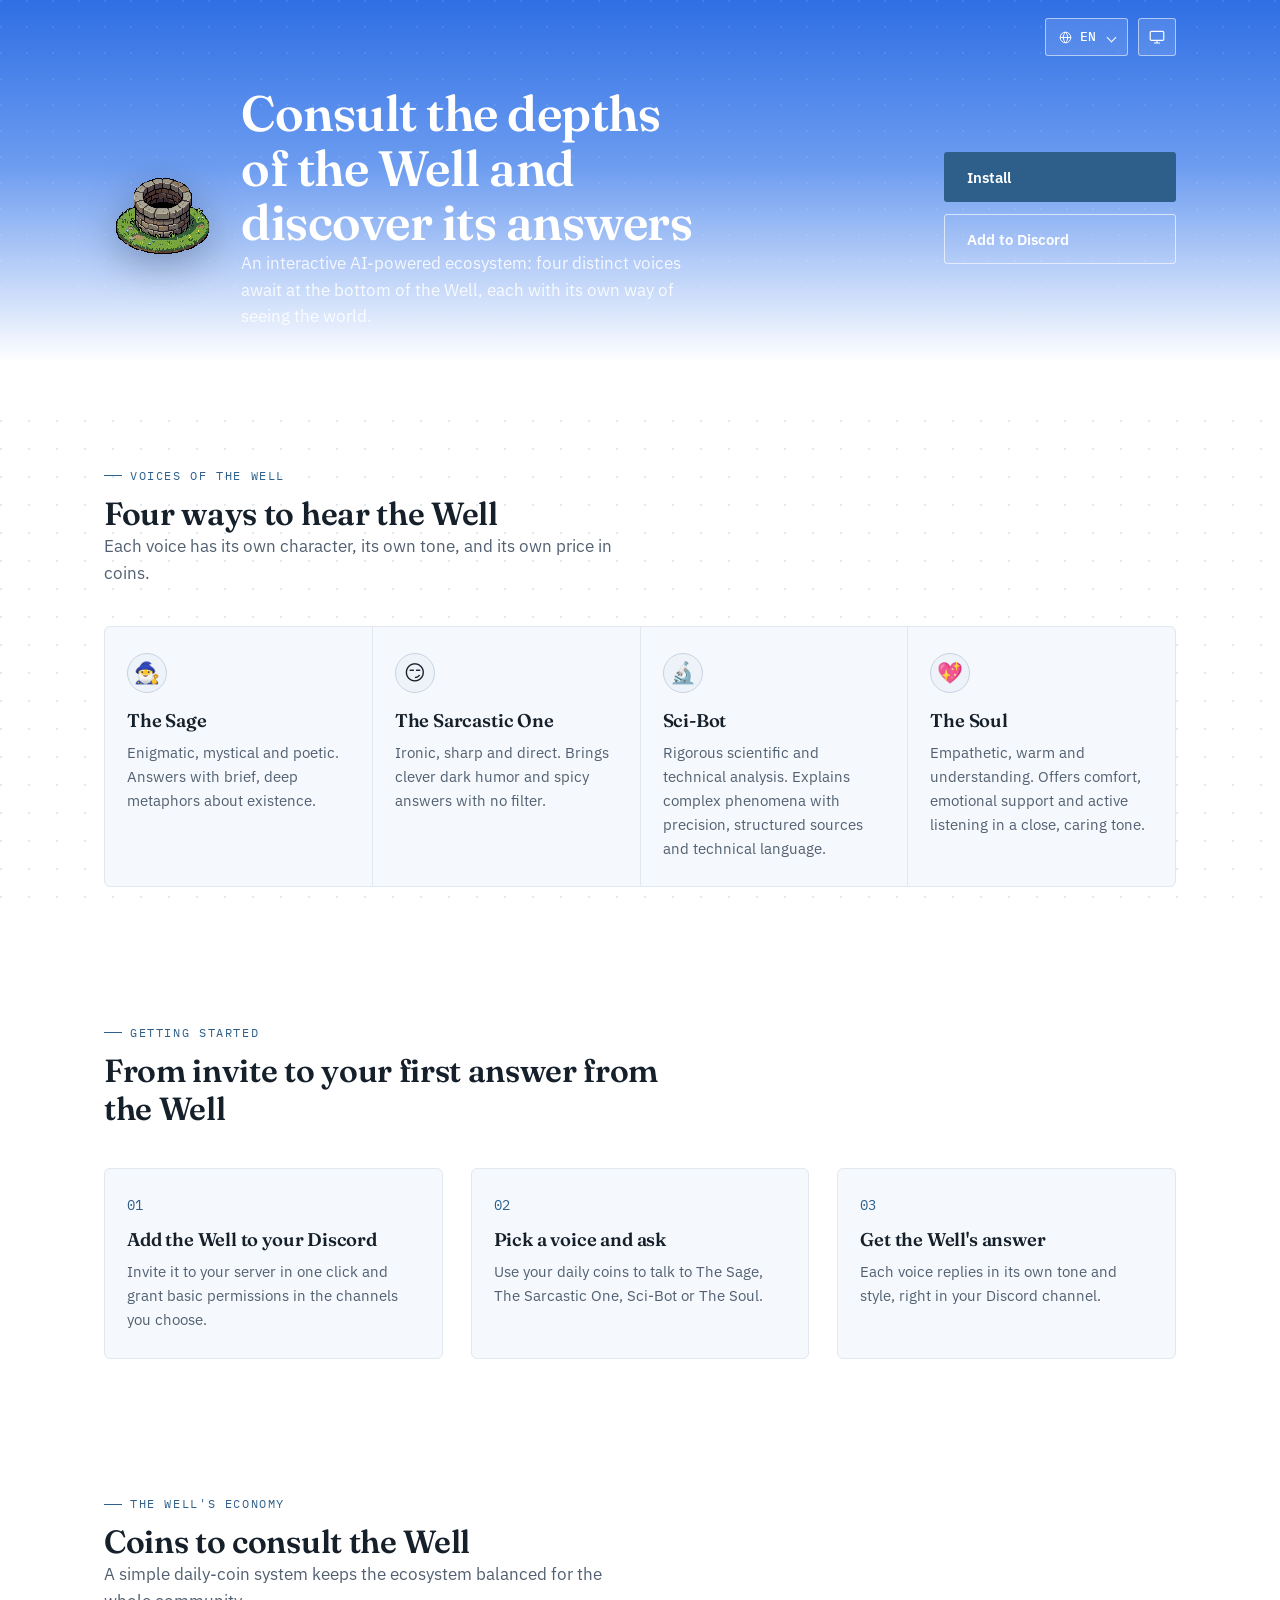
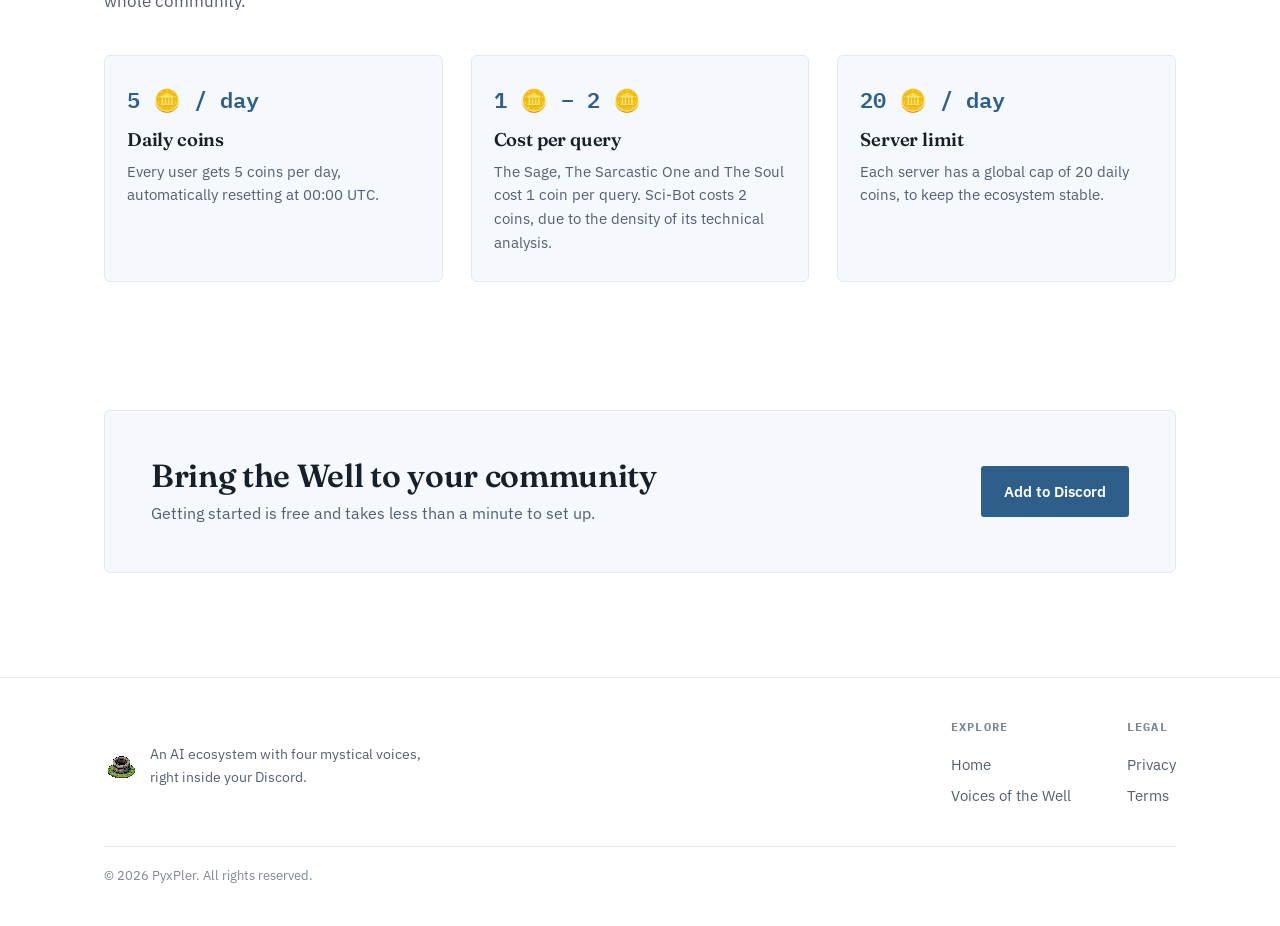
==== index.html @ fde85d61 "Add files via upload" ====
<!DOCTYPE html>
<html lang="es">
<head>
<meta charset="UTF-8">
<meta name="viewport" content="width=device-width, initial-scale=1.0">
<!-- Aplica el tema guardado (o el del sistema) antes de pintar, para evitar parpadeos -->
<script>
(function () {
  var mode = localStorage.getItem("theme-mode") || "auto";
  var dark = window.matchMedia("(prefers-color-scheme: dark)").matches;
  var theme = mode === "auto" ? (dark ? "dark" : "light") : mode;
  document.documentElement.setAttribute("data-theme", theme);
  document.documentElement.setAttribute("data-theme-mode", mode);
})();
</script>
<title data-i18n="meta.titleHome">PyxPler — El Pozo de los Deseos: consulta sus 4 voces en Discord</title>
<meta name="description" content="PyxPler es un bot de Discord con inteligencia artificial: El Pozo de los Deseos, un ecosistema con cuatro voces místicas que responden tus consultas.">
<link rel="icon" href="static/logo.png">
<link rel="preconnect" href="https://fonts.googleapis.com">
<link rel="preconnect" href="https://fonts.gstatic.com" crossorigin>
<link href="https://fonts.googleapis.com/css2?family=Fraunces:opsz,wght@9..144,500;9..144,600&family=IBM+Plex+Sans:wght@400;500;600&family=IBM+Plex+Mono:wght@400;500&display=swap" rel="stylesheet">
<link rel="stylesheet" href="css/style.css">
</head>
<body>

<header class="site-hero" id="top">
  <div class="hero-topbar container">
    <div class="lang-dropdown" id="lang-dropdown">
      <button type="button" class="lang-trigger" id="lang-trigger" data-i18n-aria-label="lang.selectLabel" aria-label="Idioma" aria-haspopup="listbox" aria-expanded="false">
        <svg viewBox="0 0 24 24" fill="none" stroke="currentColor" stroke-width="1.6" aria-hidden="true"><circle cx="12" cy="12" r="8.5"/><path d="M3.5 12h17M12 3.5c2.3 2.3 3.5 5.3 3.5 8.5s-1.2 6.2-3.5 8.5c-2.3-2.3-3.5-5.3-3.5-8.5S9.7 5.8 12 3.5Z"/></svg>
        <span class="lang-code" id="lang-current-code">ES</span>
        <span class="lang-chevron" aria-hidden="true"></span>
      </button>
      <div class="lang-panel" id="lang-panel" role="listbox" aria-label="Idioma"></div>
    </div>
    <button class="icon-btn" id="theme-toggle" type="button">
      <svg viewBox="0 0 24 24" fill="none" stroke="currentColor" stroke-width="1.6" aria-hidden="true"><rect x="3" y="4.5" width="18" height="12" rx="1.4"/><path d="M8 20h8M12 16.5V20"/></svg>
    </button>
  </div>

  <div class="hero-main container">
    <div class="hero-brand">
      <a class="brand-link" href="index.html#top">
        <img class="brand-logo" src="static/logo.png" alt="PyxPler">
      </a>
      <div class="hero-copy">
        <h1 data-i18n="hero.title">Consulta las profundidades del Pozo y descubre sus respuestas</h1>
        <p class="lede" data-i18n="hero.subtitle">Un ecosistema interactivo con Inteligencia Artificial: cuatro voces distintas te esperan al fondo del Pozo, cada una con su propia forma de ver el mundo.</p>
      </div>
    </div>

    <div class="hero-actions">
      <button type="button" class="btn btn-primary selector-btn js-install-trigger" data-i18n="hero.installCta">
        Instalar
        <span class="chevron" aria-hidden="true"></span>
      </button>
      <button type="button" class="btn btn-ghost selector-btn js-invite-trigger" data-i18n="hero.discordCta">
        Añadir a Discord
        <span class="chevron" aria-hidden="true"></span>
      </button>
    </div>
  </div>
</header>

<main>

  <section class="section" id="voces">
    <div class="container">
      <div class="section-head reveal">
        <span class="eyebrow" data-i18n="voices.eyebrow">Las voces del Pozo</span>
        <h2 data-i18n="voices.title">Cuatro formas de escuchar al Pozo</h2>
        <p class="lede" data-i18n="voices.lede">Cada voz tiene su propio carácter, su propio tono y su propio precio en monedas.</p>
      </div>

      <div class="features-grid reveal">
        <div class="feature-card">
          <div class="feature-icon" aria-hidden="true">🧙‍♂️</div>
          <h3 data-i18n="voices.sabio.title">El Sabio</h3>
          <p data-i18n="voices.sabio.body">Enigmático, místico y poético. Responde con metáforas breves y profundas sobre la existencia.</p>
        </div>

        <div class="feature-card">
          <div class="feature-icon" aria-hidden="true">😏</div>
          <h3 data-i18n="voices.sarcastico.title">El Sarcástico</h3>
          <p data-i18n="voices.sarcastico.body">Irónico, ácido y directo. Aporta humor negro inteligente y respuestas picantes sin rodeos.</p>
        </div>

        <div class="feature-card">
          <div class="feature-icon" aria-hidden="true">🔬</div>
          <h3 data-i18n="voices.scibot.title">Sci-Bot</h3>
          <p data-i18n="voices.scibot.body">Análisis científico y técnico riguroso. Explica fenómenos complejos con precisión, fuentes estructuradas y lenguaje técnico.</p>
        </div>

        <div class="feature-card">
          <div class="feature-icon" aria-hidden="true">💖</div>
          <h3 data-i18n="voices.alma.title">El Alma</h3>
          <p data-i18n="voices.alma.body">Empático, cálido y comprensivo. Ofrece consuelo, apoyo emocional y escucha activa en un tono cercano.</p>
        </div>
      </div>
    </div>
  </section>

  <section class="section" id="como-empezar">
    <div class="container">
      <div class="section-head reveal">
        <span class="eyebrow" data-i18n="steps.eyebrow">Cómo empezar</span>
        <h2 data-i18n="steps.title">De la invitación a tu primera respuesta del Pozo</h2>
      </div>

      <div class="steps reveal">
        <div class="step">
          <div class="step-index">01</div>
          <h3 data-i18n="steps.step1.title">Añade el Pozo a tu Discord</h3>
          <p data-i18n="steps.step1.body">Invítalo a tu servidor con un clic y concede los permisos básicos en los canales que elijas.</p>
        </div>
        <div class="step">
          <div class="step-index">02</div>
          <h3 data-i18n="steps.step2.title">Elige una voz y consulta</h3>
          <p data-i18n="steps.step2.body">Usa tus monedas diarias para hablar con El Sabio, El Sarcástico, Sci-Bot o El Alma.</p>
        </div>
        <div class="step">
          <div class="step-index">03</div>
          <h3 data-i18n="steps.step3.title">Recibe la respuesta del Pozo</h3>
          <p data-i18n="steps.step3.body">Cada voz responde con su propio tono y estilo, directo en tu canal de Discord.</p>
        </div>
      </div>
    </div>
  </section>

  <section class="section" id="economia">
    <div class="container">
      <div class="section-head reveal">
        <span class="eyebrow" data-i18n="economy.eyebrow">Economía del Pozo</span>
        <h2 data-i18n="economy.title">Monedas para consultar al Pozo</h2>
        <p class="lede" data-i18n="economy.lede">Un sistema simple de monedas diarias mantiene el ecosistema equilibrado para toda la comunidad.</p>
      </div>

      <div class="stats-grid reveal">
        <div class="stat-card">
          <span class="stat-figure" data-i18n="economy.daily.figure">5 🪙 / día</span>
          <h3 data-i18n="economy.daily.title">Monedas diarias</h3>
          <p data-i18n="economy.daily.body">Cada usuario recibe 5 monedas por día, con reinicio automático a las 00:00 UTC.</p>
        </div>
        <div class="stat-card">
          <span class="stat-figure" data-i18n="economy.cost.figure">1 🪙 – 2 🪙</span>
          <h3 data-i18n="economy.cost.title">Costo por consulta</h3>
          <p data-i18n="economy.cost.body">El Sabio, El Sarcástico y El Alma cuestan 1 moneda por consulta. Sci-Bot cuesta 2 monedas, por la densidad de su análisis técnico.</p>
        </div>
        <div class="stat-card">
          <span class="stat-figure" data-i18n="economy.serverCap.figure">20 🪙 / día</span>
          <h3 data-i18n="economy.serverCap.title">Límite del servidor</h3>
          <p data-i18n="economy.serverCap.body">Cada servidor tiene un tope global de 20 monedas diarias, para mantener la estabilidad del ecosistema.</p>
        </div>
      </div>
    </div>
  </section>

  <section class="section">
    <div class="container">
      <div class="cta-band reveal">
        <div>
          <h2 data-i18n="cta.title">Lleva El Pozo a tu comunidad</h2>
          <p data-i18n="cta.body">Empezar es gratuito y tarda menos de un minuto en configurarse.</p>
        </div>
        <button type="button" class="btn btn-primary js-invite-trigger" data-i18n="nav.invite">Añadir a Discord</button>
      </div>
    </div>
  </section>

</main>

<footer class="site-footer">
  <div class="container">
    <div class="footer-grid">
      <div class="footer-brand">
        <a href="index.html#top">
          <img src="static/logo.png" alt="PyxPler">
        </a>
        <p data-i18n="footer.tagline">Un ecosistema de IA con cuatro voces místicas, directo en tu Discord.</p>
      </div>
      <div class="footer-cols">
        <div class="footer-col">
          <h4 data-i18n="footer.linksHeading">Explorar</h4>
          <a href="index.html#top" data-i18n="nav.home">Inicio</a>
          <a href="index.html#voces" data-i18n="nav.features">Voces del Pozo</a>
        </div>
        <div class="footer-col">
          <h4 data-i18n="footer.legalHeading">Legal</h4>
          <a href="privacy.html" data-i18n="nav.privacy">Privacidad</a>
          <a href="terms.html" data-i18n="nav.terms">Términos</a>
        </div>
      </div>
    </div>
    <div class="footer-bottom">
      <p>© <span id="current-year"></span> PyxPler. <span data-i18n="footer.rights">Todos los derechos reservados.</span></p>
    </div>
  </div>
</footer>

<!-- Modal: Añadir a Discord (Servidor / Usuario) -->
<div class="modal-overlay" id="invite-modal" aria-hidden="true">
  <div class="modal-card" role="dialog" aria-modal="true" aria-labelledby="invite-modal-title">
    <button class="modal-close" id="invite-modal-close" type="button" data-i18n-aria-label="invite.close" aria-label="Cerrar">
      <svg viewBox="0 0 24 24" fill="none" stroke="currentColor" stroke-width="1.8" aria-hidden="true"><path d="M5 5l14 14M19 5 5 19"/></svg>
    </button>
    <span class="eyebrow" data-i18n="invite.eyebrow">Añadir a Discord</span>
    <h2 id="invite-modal-title" data-i18n="invite.title">¿Dónde querés instalar el bot?</h2>
    <p data-i18n="invite.body">Elegí si querés añadirlo a un servidor completo o instalarlo solo para tu cuenta.</p>

    <div class="modal-options">
      <a class="modal-option" href="#" id="invite-server-link">
        <span class="modal-option-icon" aria-hidden="true">
          <svg viewBox="0 0 24 24" fill="none" stroke="currentColor" stroke-width="1.6"><rect x="3.5" y="4" width="17" height="7" rx="1.6"/><rect x="3.5" y="13" width="17" height="7" rx="1.6"/><circle cx="7.2" cy="7.5" r="0.9" fill="currentColor" stroke="none"/><circle cx="7.2" cy="16.5" r="0.9" fill="currentColor" stroke="none"/></svg>
        </span>
        <span class="modal-option-text">
          <strong data-i18n="invite.serverTitle">Servidor</strong>
          <span data-i18n="invite.serverBody">Disponible para todos los miembros del servidor que elijas.</span>
        </span>
      </a>
      <a class="modal-option" href="#" id="invite-user-link">
        <span class="modal-option-icon" aria-hidden="true">
          <svg viewBox="0 0 24 24" fill="none" stroke="currentColor" stroke-width="1.6"><circle cx="12" cy="8.2" r="3.4"/><path d="M5 20c0-3.6 3.1-6.2 7-6.2s7 2.6 7 6.2"/></svg>
        </span>
        <span class="modal-option-text">
          <strong data-i18n="invite.userTitle">Usuario</strong>
          <span data-i18n="invite.userBody">Lo usás vos, en cualquier servidor o mensaje directo.</span>
        </span>
      </a>
    </div>
  </div>
</div>

<!-- Modal: Instalar (plataformas) -->
<div class="modal-overlay" id="install-modal" aria-hidden="true">
  <div class="modal-card" role="dialog" aria-modal="true" aria-labelledby="install-modal-title">
    <button class="modal-close" id="install-modal-close" type="button" data-i18n-aria-label="install.close" aria-label="Cerrar">
      <svg viewBox="0 0 24 24" fill="none" stroke="currentColor" stroke-width="1.8" aria-hidden="true"><path d="M5 5l14 14M19 5 5 19"/></svg>
    </button>
    <span class="eyebrow" data-i18n="install.eyebrow">Instalar</span>
    <h2 id="install-modal-title" data-i18n="install.title">Elegí tu plataforma</h2>
    <p data-i18n="install.body">La aplicación de PyxPler está en camino para más plataformas. Elegí la tuya para enterarte primero.</p>

    <!--
      Cada fila de plataforma empieza como <div> (no clickeable) con la
      insignia "Próximamente". Para activar una plataforma cuando ya
      tengas el enlace de descarga, seguí GUIA_PLATAFORMAS.md.
    -->
    <div class="platform-list">
      <div class="platform-option" data-platform="android">
        <span class="platform-icon" aria-hidden="true">
          <svg viewBox="0 0 24 24" fill="none" stroke="currentColor" stroke-width="1.6"><rect x="7" y="2.5" width="10" height="19" rx="2.2"/><path d="M10.2 18.5h3.6"/></svg>
        </span>
        <span class="platform-name" data-i18n="install.android">Android</span>
        <span class="platform-badge" data-i18n="install.comingSoon">Próximamente</span>
      </div>
      <div class="platform-option" data-platform="ios">
        <span class="platform-icon" aria-hidden="true">
          <svg viewBox="0 0 24 24" fill="none" stroke="currentColor" stroke-width="1.6"><rect x="7" y="2.5" width="10" height="19" rx="2.2"/><path d="M10.2 18.5h3.6"/></svg>
        </span>
        <span class="platform-name" data-i18n="install.ios">iOS</span>
        <span class="platform-badge" data-i18n="install.comingSoon">Próximamente</span>
      </div>
      <div class="platform-option" data-platform="mac">
        <span class="platform-icon" aria-hidden="true">
          <svg viewBox="0 0 24 24" fill="none" stroke="currentColor" stroke-width="1.6"><rect x="3" y="4.5" width="18" height="12" rx="1.4"/><path d="M8 20h8M12 16.5V20"/></svg>
        </span>
        <span class="platform-name" data-i18n="install.mac">Mac</span>
        <span class="platform-badge" data-i18n="install.comingSoon">Próximamente</span>
      </div>
      <div class="platform-option" data-platform="windows">
        <span class="platform-icon" aria-hidden="true">
          <svg viewBox="0 0 24 24" fill="none" stroke="currentColor" stroke-width="1.6"><rect x="3.5" y="3.5" width="7.5" height="7.5"/><rect x="13" y="3.5" width="7.5" height="7.5"/><rect x="3.5" y="13" width="7.5" height="7.5"/><rect x="13" y="13" width="7.5" height="7.5"/></svg>
        </span>
        <span class="platform-name" data-i18n="install.windows">Windows</span>
        <span class="platform-badge" data-i18n="install.comingSoon">Próximamente</span>
      </div>
      <div class="platform-option" data-platform="linux">
        <span class="platform-icon" aria-hidden="true">
          <svg viewBox="0 0 24 24" fill="none" stroke="currentColor" stroke-width="1.6"><rect x="3" y="6" width="18" height="12" rx="1.4"/><path d="M7 10.2l2.2 1.8L7 13.8M12.5 13.8h3.8"/></svg>
        </span>
        <span class="platform-name" data-i18n="install.linux">Linux</span>
        <span class="platform-badge" data-i18n="install.comingSoon">Próximamente</span>
      </div>
    </div>
  </div>
</div>

<script src="lang/es.js"></script>
<script src="lang/en.js"></script>
<script src="js/main.js"></script>
</body>
</html>
---- css/style.css ----
/* =========================================================
   PyxPler — El Pozo de los Deseos
   Paleta: blanco predominante + degradado azul en la
   cabecera (agua / pozo místico).
   ========================================================= */

/* ---------- Reset ligero ---------- */
*, *::before, *::after { box-sizing: border-box; }
html, body, h1, h2, h3, h4, p, figure, blockquote, dl, dd, ul, ol { margin: 0; }
ul[class], ol[class] { list-style: none; padding: 0; }
img, picture, svg { display: block; max-width: 100%; }
a { color: inherit; }
button { font: inherit; color: inherit; background: none; border: 0; cursor: pointer; }
input, select { font: inherit; }

/* ---------- Tokens: tema claro (por defecto) ---------- */
:root {
  --bg: #FFFFFF;
  --bg-soft: #EEF3FA;
  --surface: #F5F8FC;
  --ink: #16202B;
  --ink-soft: #526071;
  --ink-faint: #7C8896;
  --accent: #2D5F8A;
  --accent-strong: #1F4566;
  --accent-contrast: #FFFFFF;
  --line: #E2E8F0;
  --line-strong: #C9D3E0;
  --shadow: 213 45% 20%;

  --hero-blue: #2F6FE4;
  --hero-blue-soft: #6C9CF0;

  --font-display: "Fraunces", "Iowan Old Style", Georgia, serif;
  --font-body: "IBM Plex Sans", "Segoe UI", system-ui, sans-serif;
  --font-mono: "IBM Plex Mono", "SFMono-Regular", Consolas, monospace;

  --radius-sm: 3px;
  --radius-md: 6px;
  --container: 1120px;

  color-scheme: light;
}

/* ---------- Tokens: tema oscuro ---------- */
:root[data-theme="dark"] {
  --bg: #0B0F14;
  --bg-soft: #121924;
  --surface: #121924;
  --ink: #EAF0F6;
  --ink-soft: #A9B4C0;
  --ink-faint: #71808F;
  --accent: #6FA8DC;
  --accent-strong: #8FC0EA;
  --accent-contrast: #0B0F14;
  --line: #232D3A;
  --line-strong: #303C4C;
  --shadow: 0 0% 0%;

  --hero-blue: #123268;
  --hero-blue-soft: #0B0F14;

  color-scheme: dark;
}

/* ---------- Base ---------- */
html { scroll-behavior: smooth; }
@media (prefers-reduced-motion: reduce) {
  html { scroll-behavior: auto; }
  * { animation-duration: 0.001ms !important; animation-iteration-count: 1 !important; transition-duration: 0.001ms !important; scroll-behavior: auto !important; }
}

body {
  background: var(--bg);
  color: var(--ink);
  font-family: var(--font-body);
  font-size: 16px;
  line-height: 1.6;
  -webkit-font-smoothing: antialiased;
  transition: background-color 0.25s ease, color 0.25s ease;
  background-image:
    radial-gradient(circle at 1px 1px, var(--line) 1px, transparent 0);
  background-size: 28px 28px;
  background-attachment: fixed;
}

:where(:focus-visible) {
  outline: 2px solid var(--accent);
  outline-offset: 3px;
  border-radius: 2px;
}

.container {
  width: 100%;
  max-width: var(--container);
  margin-inline: auto;
  padding-inline: 24px;
}

.visually-hidden {
  position: absolute; width: 1px; height: 1px;
  padding: 0; margin: -1px; overflow: hidden;
  clip: rect(0,0,0,0); white-space: nowrap; border: 0;
}

.eyebrow {
  font-family: var(--font-mono);
  font-size: 0.72rem;
  letter-spacing: 0.14em;
  text-transform: uppercase;
  color: var(--accent);
  display: inline-flex;
  align-items: center;
  gap: 8px;
}
.eyebrow::before {
  content: "";
  width: 18px; height: 1px;
  background: var(--accent);
}

h1, h2, h3 { font-family: var(--font-display); font-weight: 600; letter-spacing: -0.01em; }
h1 { font-size: clamp(2rem, 4.2vw, 3.1rem); line-height: 1.1; }
h2 { font-size: clamp(1.5rem, 2.6vw, 2rem); line-height: 1.18; }
h3 { font-size: 1.15rem; line-height: 1.3; }

.lede { font-size: 1.05rem; color: var(--ink-soft); max-width: 54ch; }

/* ---------- Botones ---------- */
.btn {
  display: inline-flex; align-items: center; justify-content: center; gap: 8px;
  padding: 12px 22px;
  border-radius: var(--radius-sm);
  font-weight: 600; font-size: 0.95rem;
  border: 1px solid transparent;
  transition: transform 0.15s ease, background-color 0.2s ease, border-color 0.2s ease, color 0.2s ease;
  white-space: nowrap;
}
.btn:hover { transform: translateY(-1px); }
.btn:active { transform: translateY(0); }

.btn-primary {
  background: var(--accent);
  color: var(--accent-contrast);
}
.btn-primary:hover { background: var(--accent-strong); }

.btn-ghost {
  background: transparent;
  border-color: var(--line-strong);
  color: var(--ink);
}
.btn-ghost:hover { border-color: var(--accent); color: var(--accent); }

/* Botones tipo "selector" (con chevron), usados para
   Instalar / Añadir a Discord: dejan claro que abren algo. */
.selector-btn { gap: 10px; }
.selector-btn .chevron {
  width: 7px; height: 7px; flex: none;
  border-right: 1.5px solid currentColor; border-bottom: 1.5px solid currentColor;
  transform: rotate(45deg);
  opacity: 0.85;
}

/* ---------- Cabecera / Hero (fusionados) ---------- */
.site-hero {
  position: relative;
  background: linear-gradient(180deg, var(--hero-blue) 0%, var(--hero-blue-soft) 42%, var(--bg) 92%);
  overflow: hidden;
}
.site-hero::after {
  /* leve textura de "agua" sobre el degradado, muy sutil */
  content: "";
  position: absolute; inset: 0;
  background-image: radial-gradient(circle at 1px 1px, rgba(255,255,255,0.18) 1px, transparent 0);
  background-size: 26px 26px;
  opacity: 0.5;
  pointer-events: none;
}

.hero-topbar {
  position: relative; z-index: 2;
  display: flex; align-items: center; justify-content: flex-end;
  gap: 10px;
  padding-top: 18px;
}

/* En la franja azul los controles necesitan una variante clara */
.site-hero .icon-btn,
.site-hero .lang-trigger {
  border-color: rgba(255, 255, 255, 0.55);
  color: #FFFFFF;
  background: rgba(255, 255, 255, 0.12);
  backdrop-filter: blur(6px);
}
.site-hero .icon-btn:hover,
.site-hero .lang-trigger:hover,
.site-hero .lang-trigger[aria-expanded="true"] {
  border-color: #FFFFFF;
  color: #FFFFFF;
  background: rgba(255, 255, 255, 0.22);
}
.site-hero .lang-panel {
  /* el panel desplegable usa los colores normales de superficie,
     ya que se abre sobre contenido variado, no solo el azul */
  background: var(--surface);
  border-color: var(--line);
}
.site-hero .lang-option { color: var(--ink-soft); }
.site-hero .lang-option:hover, .site-hero .lang-option:focus-visible { background: var(--bg-soft); color: var(--ink); }
.site-hero .lang-option[aria-selected="true"] { color: var(--accent); }

.hero-main {
  position: relative; z-index: 2;
  display: flex; align-items: center; justify-content: space-between;
  gap: 40px; flex-wrap: wrap;
  padding-block: 30px 64px;
}

.hero-brand {
  display: flex; align-items: center; gap: 22px;
  flex: 1 1 420px;
  min-width: 280px;
}
.brand-link { flex: none; }
.brand-logo {
  width: clamp(72px, 9vw, 128px);
  height: clamp(72px, 9vw, 128px);
  object-fit: contain;
  image-rendering: pixelated;
  filter: drop-shadow(0 10px 20px hsl(var(--shadow) / 0.35));
}
.hero-copy { max-width: 46ch; }
.hero-copy h1 { color: #FFFFFF; }
.hero-copy .lede { color: rgba(255, 255, 255, 0.86); }

.hero-actions {
  display: flex; flex-direction: column; align-items: stretch; gap: 12px;
  flex: 0 0 auto;
  width: 232px;
}
.hero-actions .btn { width: 100%; justify-content: space-between; }
.hero-actions .btn-ghost {
  border-color: rgba(255, 255, 255, 0.65);
  color: #FFFFFF;
}
.hero-actions .btn-ghost:hover { border-color: #FFFFFF; background: rgba(255,255,255,0.1); }

@media (max-width: 860px) {
  .hero-main { flex-direction: column; align-items: flex-start; padding-block: 20px 46px; }
  .hero-brand { flex-direction: column; align-items: flex-start; text-align: left; }
  .hero-actions { width: 100%; flex-direction: row; flex-wrap: wrap; }
  .hero-actions .btn { width: auto; flex: 1 1 200px; }
  .hero-topbar { justify-content: flex-end; }
}

/* ---------- Cabecera compacta (privacidad / términos) ---------- */
.site-hero.is-compact .hero-main { padding-block: 26px 40px; }
.site-hero.is-compact .hero-brand { flex: 1 1 auto; }
.site-hero.is-compact .brand-logo { width: 52px; height: 52px; }
.site-hero.is-compact .hero-copy h1 { font-size: clamp(1.3rem, 2.6vw, 1.7rem); }

/* ---------- Selector de idioma (menú a medida) ---------- */
.lang-dropdown { position: relative; }

.lang-trigger {
  display: inline-flex; align-items: center; gap: 7px;
  height: 38px; padding-inline: 12px;
  border: 1px solid var(--line-strong);
  border-radius: var(--radius-sm);
  font-size: 0.83rem; font-weight: 500; color: var(--ink);
  transition: border-color 0.2s ease, color 0.2s ease, background-color 0.2s ease;
}
.lang-trigger:hover { border-color: var(--accent); color: var(--accent); }
.lang-trigger[aria-expanded="true"] { border-color: var(--accent); color: var(--accent); }
.lang-trigger svg { width: 15px; height: 15px; flex: none; }
.lang-trigger .lang-code {
  font-family: var(--font-mono); letter-spacing: 0.03em; min-width: 1.6em; text-align: left;
}
.lang-trigger .lang-chevron {
  width: 7px; height: 7px; flex: none;
  border-right: 1px solid currentColor; border-bottom: 1px solid currentColor;
  transform: rotate(45deg); transition: transform 0.2s ease;
}
.lang-trigger[aria-expanded="true"] .lang-chevron { transform: rotate(-135deg); }

.lang-panel {
  position: absolute; top: calc(100% + 8px); right: 0;
  min-width: 172px;
  background: var(--surface);
  border: 1px solid var(--line);
  border-radius: var(--radius-md);
  box-shadow: 0 16px 34px -18px hsl(var(--shadow) / 0.5);
  padding: 6px;
  z-index: 60;
  opacity: 0; visibility: hidden; transform: translateY(-6px);
  transition: opacity 0.16s ease, transform 0.16s ease, visibility 0.16s;
}
.lang-panel.is-open { opacity: 1; visibility: visible; transform: translateY(0); }

.lang-option {
  display: flex; align-items: center; justify-content: space-between; gap: 10px;
  width: 100%; padding: 9px 10px;
  border-radius: 4px;
  font-size: 0.88rem; text-align: left; color: var(--ink-soft);
  transition: background-color 0.15s ease, color 0.15s ease;
}
.lang-option:hover, .lang-option:focus-visible { background: var(--bg-soft); color: var(--ink); }
.lang-option[aria-selected="true"] { color: var(--accent); font-weight: 600; }
.lang-option .lang-check {
  width: 13px; height: 13px; flex: none; opacity: 0;
}
.lang-option[aria-selected="true"] .lang-check { opacity: 1; }

@media (prefers-reduced-motion: reduce) {
  .lang-panel { transition: none; }
}

/* ---------- Icon button (tema claro/oscuro) ---------- */
.icon-btn {
  width: 38px; height: 38px;
  display: inline-grid; place-items: center;
  border: 1px solid var(--line-strong);
  border-radius: var(--radius-sm);
  transition: border-color 0.2s ease, color 0.2s ease;
}
.icon-btn:hover { border-color: var(--accent); color: var(--accent); }
.icon-btn svg { width: 18px; height: 18px; }

/* ---------- Features / Voces del Pozo ---------- */
.section { padding-block: 64px; }
.section-head { max-width: 60ch; margin-bottom: 40px; }
.section-head h2 { margin-top: 10px; }

.features-grid {
  display: grid; grid-template-columns: repeat(4, 1fr); gap: 1px;
  background: var(--line);
  border: 1px solid var(--line);
  border-radius: var(--radius-md);
  overflow: hidden;
}
@media (max-width: 900px) { .features-grid { grid-template-columns: 1fr 1fr; } }
@media (max-width: 560px) { .features-grid { grid-template-columns: 1fr; } }

.feature-card {
  background: var(--surface);
  padding: 26px 22px;
}
.feature-icon {
  width: 40px; height: 40px;
  display: grid; place-items: center;
  border: 1px solid var(--line-strong);
  border-radius: 50%;
  background: var(--bg-soft);
  margin-bottom: 16px;
  font-size: 1.3rem; line-height: 1;
}
.feature-icon svg { width: 17px; height: 17px; color: var(--accent); }
.feature-card h3 { margin-bottom: 8px; }
.feature-card p { color: var(--ink-soft); font-size: 0.93rem; }

/* ---------- Pasos (secuencia real) ---------- */
.steps {
  display: grid; grid-template-columns: repeat(3, 1fr); gap: 28px;
}
@media (max-width: 780px) { .steps { grid-template-columns: 1fr; } }
.step {
  padding: 26px 22px;
  border: 1px solid var(--line);
  border-radius: var(--radius-md);
  background: var(--surface);
}
.step-index {
  font-family: var(--font-mono); color: var(--accent);
  font-size: 0.85rem; margin-bottom: 12px;
}
.step h3 { margin-bottom: 8px; }
.step p { color: var(--ink-soft); font-size: 0.93rem; }

/* ---------- Economía (tarjetas sin numerar: no es una secuencia) ---------- */
.stats-grid {
  display: grid; grid-template-columns: repeat(3, 1fr); gap: 28px;
}
@media (max-width: 780px) { .stats-grid { grid-template-columns: 1fr; } }
.stat-card {
  padding: 26px 22px;
  border: 1px solid var(--line);
  border-radius: var(--radius-md);
  background: var(--surface);
}
.stat-card h3 { margin-bottom: 8px; }
.stat-card p { color: var(--ink-soft); font-size: 0.93rem; }
.stat-card .stat-figure {
  font-family: var(--font-mono); color: var(--accent);
  font-size: 1.4rem; font-weight: 600; margin-bottom: 10px; display: block;
}

/* ---------- CTA final ---------- */
.cta-band {
  border: 1px solid var(--line);
  border-radius: var(--radius-md);
  background: var(--surface);
  padding: 46px;
  display: flex; align-items: center; justify-content: space-between;
  gap: 24px; flex-wrap: wrap;
}
.cta-band h2 { margin-bottom: 6px; }
.cta-band p { color: var(--ink-soft); }

/* ---------- Footer ---------- */
.site-footer {
  border-top: 1px solid var(--line);
  padding-block: 40px;
  margin-top: 40px;
}
.footer-grid {
  display: flex; justify-content: space-between; gap: 32px; flex-wrap: wrap;
}
.footer-brand { display: flex; align-items: center; gap: 12px; }
.footer-brand img { width: 34px; height: 34px; object-fit: contain; image-rendering: pixelated; }
.footer-brand p { color: var(--ink-soft); font-size: 0.9rem; max-width: 34ch; }
.footer-cols { display: flex; gap: 56px; flex-wrap: wrap; }
.footer-col h4 {
  font-family: var(--font-mono); font-size: 0.72rem; letter-spacing: 0.1em;
  text-transform: uppercase; color: var(--ink-faint); margin-bottom: 12px;
}
.footer-col a {
  display: block; text-decoration: none; color: var(--ink-soft);
  font-size: 0.92rem; padding-block: 4px; transition: color 0.2s ease;
}
.footer-col a:hover { color: var(--accent); }
.footer-bottom {
  margin-top: 34px; padding-top: 18px; border-top: 1px solid var(--line);
  font-size: 0.82rem; color: var(--ink-faint);
  display: flex; justify-content: space-between; gap: 12px; flex-wrap: wrap;
}

/* ---------- Páginas legales ---------- */
.legal {
  padding-block: 56px 80px;
}
.legal .container { max-width: 780px; }
.legal-updated {
  font-family: var(--font-mono); font-size: 0.82rem; color: var(--ink-faint);
  margin-top: 10px;
}
.legal-intro { margin-top: 22px; color: var(--ink-soft); }
.legal-section {
  margin-top: 40px; padding-top: 28px; border-top: 1px solid var(--line);
}
.legal-section h2 { font-size: 1.15rem; margin-bottom: 10px; }
.legal-section p { color: var(--ink-soft); }
.legal-section p + p { margin-top: 10px; }
.back-link {
  display: inline-flex; align-items: center; gap: 8px;
  font-family: var(--font-mono); font-size: 0.85rem;
  color: var(--ink-soft); text-decoration: none; margin-bottom: 26px;
}
.back-link:hover { color: var(--accent); }

/* ---------- Modal genérico (Discord / Instalar) ---------- */
body.no-scroll { overflow: hidden; }

.modal-overlay {
  position: fixed; inset: 0;
  background: hsl(var(--shadow) / 0.55);
  display: flex; align-items: center; justify-content: center;
  padding: 24px;
  z-index: 100;
  opacity: 0; visibility: hidden;
  transition: opacity 0.2s ease, visibility 0.2s;
}
.modal-overlay.is-open { opacity: 1; visibility: visible; }

.modal-card {
  position: relative;
  width: 100%; max-width: 460px;
  background: var(--surface);
  border: 1px solid var(--line);
  border-radius: var(--radius-md);
  padding: 30px 28px 26px;
  box-shadow: 0 30px 60px -24px hsl(var(--shadow) / 0.6);
  transform: translateY(10px) scale(0.98);
  transition: transform 0.22s ease;
  max-height: 86vh; overflow-y: auto;
}
.modal-overlay.is-open .modal-card { transform: translateY(0) scale(1); }
.modal-card h2 { margin-top: 10px; }
.modal-card > p { margin-top: 10px; color: var(--ink-soft); }

.modal-close {
  position: absolute; top: 16px; right: 16px;
  width: 30px; height: 30px;
  display: inline-grid; place-items: center;
  border: 1px solid var(--line-strong); border-radius: var(--radius-sm);
  color: var(--ink-soft);
  transition: border-color 0.2s ease, color 0.2s ease;
}
.modal-close:hover { border-color: var(--accent); color: var(--accent); }
.modal-close svg { width: 14px; height: 14px; }

.modal-options { display: flex; flex-direction: column; gap: 10px; margin-top: 22px; }

.modal-option {
  display: flex; align-items: center; gap: 14px;
  padding: 14px 16px;
  border: 1px solid var(--line);
  border-radius: var(--radius-md);
  text-decoration: none;
  transition: border-color 0.2s ease, background-color 0.2s ease, transform 0.15s ease;
}
.modal-option:hover, .modal-option:focus-visible {
  border-color: var(--accent); background: var(--bg-soft); transform: translateY(-1px);
}
.modal-option-icon {
  width: 38px; height: 38px; flex: none;
  display: inline-grid; place-items: center;
  border: 1px solid var(--accent); border-radius: 50%;
  color: var(--accent);
}
.modal-option-icon svg { width: 18px; height: 18px; }
.modal-option-text { display: flex; flex-direction: column; gap: 2px; }
.modal-option-text strong { font-family: var(--font-display); font-size: 1rem; font-weight: 600; color: var(--ink); }
.modal-option-text span { font-size: 0.85rem; color: var(--ink-soft); }

/* ---------- Lista de plataformas (modal "Instalar") ---------- */
.platform-list { display: flex; flex-direction: column; gap: 8px; margin-top: 22px; }

.platform-option {
  display: flex; align-items: center; gap: 14px;
  padding: 12px 14px;
  border: 1px solid var(--line);
  border-radius: var(--radius-md);
  text-decoration: none;
  cursor: default;
  opacity: 0.62;
  transition: opacity 0.2s ease, border-color 0.2s ease, background-color 0.2s ease, transform 0.15s ease;
}
.platform-icon {
  width: 34px; height: 34px; flex: none;
  display: inline-grid; place-items: center;
  border: 1px solid var(--line-strong); border-radius: 50%;
  color: var(--ink-faint);
}
.platform-icon svg { width: 16px; height: 16px; }
.platform-name { flex: 1; font-weight: 600; font-size: 0.94rem; color: var(--ink); }
.platform-badge {
  font-family: var(--font-mono); font-size: 0.7rem; letter-spacing: 0.06em; text-transform: uppercase;
  padding: 5px 9px; border-radius: 999px;
  background: var(--bg-soft); color: var(--ink-faint);
  white-space: nowrap;
}

/* Estado activo: cuando una plataforma ya tiene versión disponible.
   Ver GUIA_PLATAFORMAS.md para activar esto. */
.platform-option.is-available {
  cursor: pointer; opacity: 1;
}
.platform-option.is-available:hover, .platform-option.is-available:focus-visible {
  border-color: var(--accent); background: var(--bg-soft); transform: translateY(-1px);
}
.platform-option.is-available .platform-icon {
  border-color: var(--accent); color: var(--accent);
}
.platform-option.is-available .platform-badge {
  background: var(--accent); color: var(--accent-contrast);
}

@media (prefers-reduced-motion: reduce) {
  .modal-overlay, .modal-card { transition: none; }
}

/* ---------- Reveal on scroll ---------- */
.reveal { opacity: 0; transform: translateY(14px); transition: opacity 0.6s ease, transform 0.6s ease; }
.reveal.is-visible { opacity: 1; transform: translateY(0); }

/* ---------- Utilidades ---------- */
.mt-lg { margin-top: 64px; }
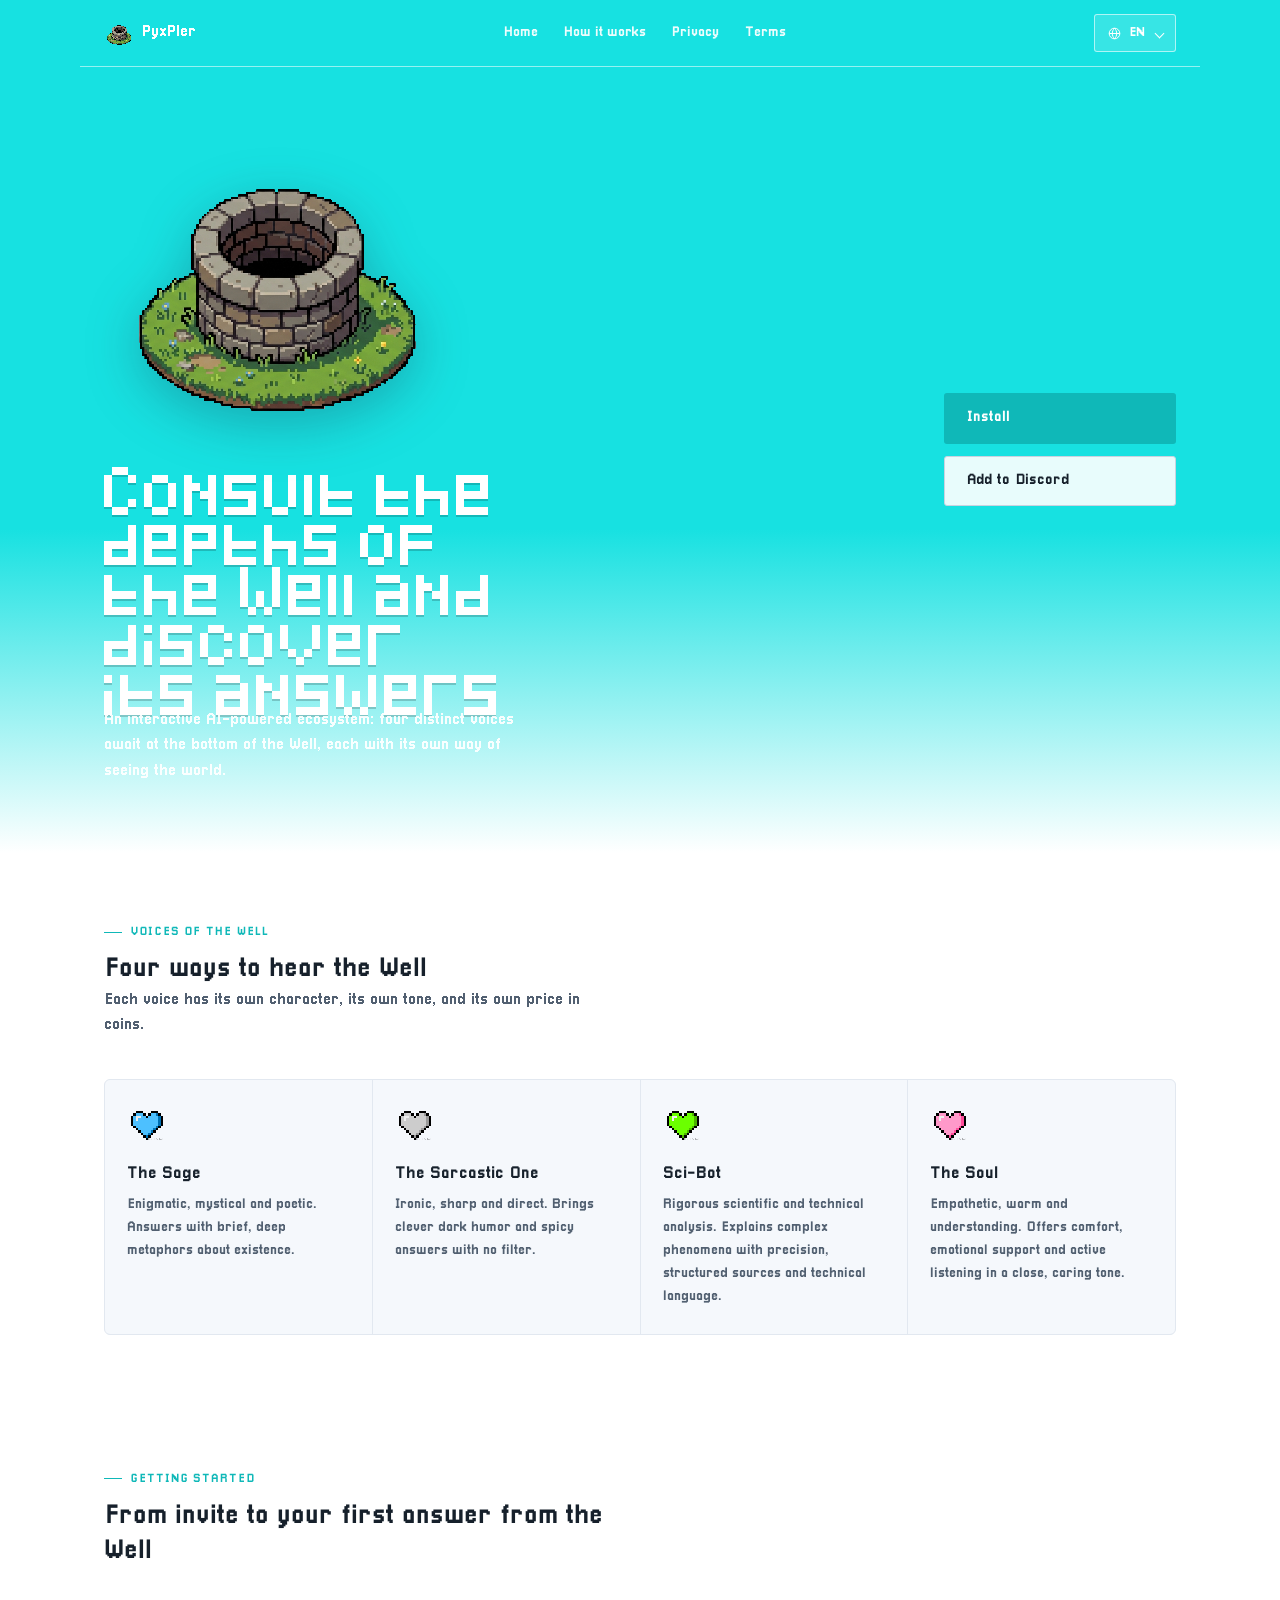
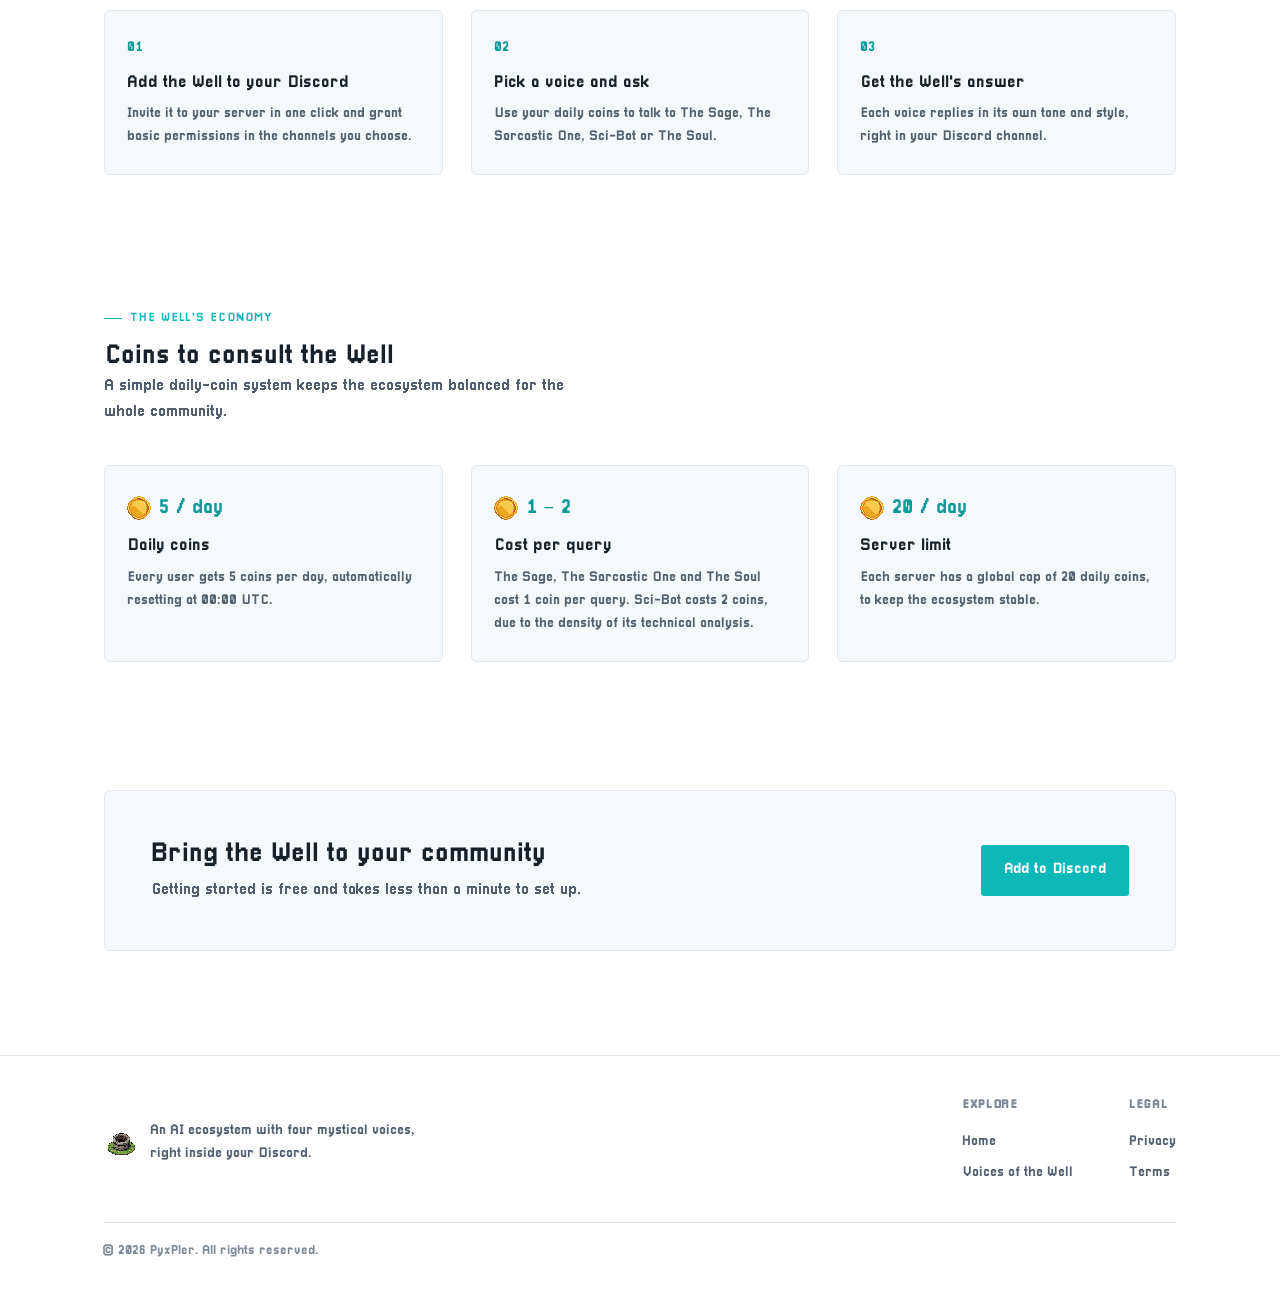
==== commit 1a73ff59: "Add files via upload" ====
--- a/index.html
+++ b/index.html
@@ -3,28 +3,27 @@
 <head>
 <meta charset="UTF-8">
 <meta name="viewport" content="width=device-width, initial-scale=1.0">
-<!-- Aplica el tema guardado (o el del sistema) antes de pintar, para evitar parpadeos -->
-<script>
-(function () {
-  var mode = localStorage.getItem("theme-mode") || "auto";
-  var dark = window.matchMedia("(prefers-color-scheme: dark)").matches;
-  var theme = mode === "auto" ? (dark ? "dark" : "light") : mode;
-  document.documentElement.setAttribute("data-theme", theme);
-  document.documentElement.setAttribute("data-theme-mode", mode);
-})();
-</script>
 <title data-i18n="meta.titleHome">PyxPler — El Pozo de los Deseos: consulta sus 4 voces en Discord</title>
 <meta name="description" content="PyxPler es un bot de Discord con inteligencia artificial: El Pozo de los Deseos, un ecosistema con cuatro voces místicas que responden tus consultas.">
 <link rel="icon" href="static/logo.png">
-<link rel="preconnect" href="https://fonts.googleapis.com">
-<link rel="preconnect" href="https://fonts.gstatic.com" crossorigin>
-<link href="https://fonts.googleapis.com/css2?family=Fraunces:opsz,wght@9..144,500;9..144,600&family=IBM+Plex+Sans:wght@400;500;600&family=IBM+Plex+Mono:wght@400;500&display=swap" rel="stylesheet">
 <link rel="stylesheet" href="css/style.css">
 </head>
 <body>
 
 <header class="site-hero" id="top">
   <div class="hero-topbar container">
+    <a class="topbar-brand" href="index.html#top">
+      <img class="topbar-logo" src="static/miniature_logo.png" alt="PyxPler">
+      <span class="topbar-word">PyxPler</span>
+    </a>
+
+    <nav class="topbar-nav">
+      <a href="index.html#top" data-i18n="nav.home">Inicio</a>
+      <a href="index.html#como-empezar" data-i18n="nav.howItWorks">Cómo funciona</a>
+      <a href="privacy.html" data-i18n="nav.privacy">Privacidad</a>
+      <a href="terms.html" data-i18n="nav.terms">Términos</a>
+    </nav>
+
     <div class="lang-dropdown" id="lang-dropdown">
       <button type="button" class="lang-trigger" id="lang-trigger" data-i18n-aria-label="lang.selectLabel" aria-label="Idioma" aria-haspopup="listbox" aria-expanded="false">
         <svg viewBox="0 0 24 24" fill="none" stroke="currentColor" stroke-width="1.6" aria-hidden="true"><circle cx="12" cy="12" r="8.5"/><path d="M3.5 12h17M12 3.5c2.3 2.3 3.5 5.3 3.5 8.5s-1.2 6.2-3.5 8.5c-2.3-2.3-3.5-5.3-3.5-8.5S9.7 5.8 12 3.5Z"/></svg>
@@ -33,13 +32,10 @@
       </button>
       <div class="lang-panel" id="lang-panel" role="listbox" aria-label="Idioma"></div>
     </div>
-    <button class="icon-btn" id="theme-toggle" type="button">
-      <svg viewBox="0 0 24 24" fill="none" stroke="currentColor" stroke-width="1.6" aria-hidden="true"><rect x="3" y="4.5" width="18" height="12" rx="1.4"/><path d="M8 20h8M12 16.5V20"/></svg>
-    </button>
   </div>
 
   <div class="hero-main container">
-    <div class="hero-brand">
+    <div class="hero-left">
       <a class="brand-link" href="index.html#top">
         <img class="brand-logo" src="static/logo.png" alt="PyxPler">
       </a>
@@ -74,25 +70,33 @@
 
       <div class="features-grid reveal">
         <div class="feature-card">
-          <div class="feature-icon" aria-hidden="true">🧙‍♂️</div>
+          <div class="feature-icon" aria-hidden="true">
+            <img src="static/personalidad_sabia.png" alt="">
+          </div>
           <h3 data-i18n="voices.sabio.title">El Sabio</h3>
           <p data-i18n="voices.sabio.body">Enigmático, místico y poético. Responde con metáforas breves y profundas sobre la existencia.</p>
         </div>
 
         <div class="feature-card">
-          <div class="feature-icon" aria-hidden="true">😏</div>
+          <div class="feature-icon" aria-hidden="true">
+            <img src="static/personalidad_sarcastica.png" alt="">
+          </div>
           <h3 data-i18n="voices.sarcastico.title">El Sarcástico</h3>
           <p data-i18n="voices.sarcastico.body">Irónico, ácido y directo. Aporta humor negro inteligente y respuestas picantes sin rodeos.</p>
         </div>
 
         <div class="feature-card">
-          <div class="feature-icon" aria-hidden="true">🔬</div>
+          <div class="feature-icon" aria-hidden="true">
+            <img src="static/personalidad_cientifica.png" alt="">
+          </div>
           <h3 data-i18n="voices.scibot.title">Sci-Bot</h3>
           <p data-i18n="voices.scibot.body">Análisis científico y técnico riguroso. Explica fenómenos complejos con precisión, fuentes estructuradas y lenguaje técnico.</p>
         </div>
 
         <div class="feature-card">
-          <div class="feature-icon" aria-hidden="true">💖</div>
+          <div class="feature-icon" aria-hidden="true">
+            <img src="static/personalidad_alma.png" alt="">
+          </div>
           <h3 data-i18n="voices.alma.title">El Alma</h3>
           <p data-i18n="voices.alma.body">Empático, cálido y comprensivo. Ofrece consuelo, apoyo emocional y escucha activa en un tono cercano.</p>
         </div>
@@ -137,17 +141,26 @@
 
       <div class="stats-grid reveal">
         <div class="stat-card">
-          <span class="stat-figure" data-i18n="economy.daily.figure">5 🪙 / día</span>
+          <span class="stat-figure">
+            <img class="coin-icon" src="static/coin.png" alt="" aria-hidden="true">
+            <span data-i18n="economy.daily.figureNum">5</span><span data-i18n="economy.daily.figureUnit"> / día</span>
+          </span>
           <h3 data-i18n="economy.daily.title">Monedas diarias</h3>
           <p data-i18n="economy.daily.body">Cada usuario recibe 5 monedas por día, con reinicio automático a las 00:00 UTC.</p>
         </div>
         <div class="stat-card">
-          <span class="stat-figure" data-i18n="economy.cost.figure">1 🪙 – 2 🪙</span>
+          <span class="stat-figure">
+            <img class="coin-icon" src="static/coin.png" alt="" aria-hidden="true">
+            <span data-i18n="economy.cost.figureNum">1 – 2</span><span data-i18n="economy.cost.figureUnit"></span>
+          </span>
           <h3 data-i18n="economy.cost.title">Costo por consulta</h3>
           <p data-i18n="economy.cost.body">El Sabio, El Sarcástico y El Alma cuestan 1 moneda por consulta. Sci-Bot cuesta 2 monedas, por la densidad de su análisis técnico.</p>
         </div>
         <div class="stat-card">
-          <span class="stat-figure" data-i18n="economy.serverCap.figure">20 🪙 / día</span>
+          <span class="stat-figure">
+            <img class="coin-icon" src="static/coin.png" alt="" aria-hidden="true">
+            <span data-i18n="economy.serverCap.figureNum">20</span><span data-i18n="economy.serverCap.figureUnit"> / día</span>
+          </span>
           <h3 data-i18n="economy.serverCap.title">Límite del servidor</h3>
           <p data-i18n="economy.serverCap.body">Cada servidor tiene un tope global de 20 monedas diarias, para mantener la estabilidad del ecosistema.</p>
         </div>
--- a/css/style.css
+++ b/css/style.css
@@ -1,8 +1,22 @@
 /* =========================================================
    PyxPler — El Pozo de los Deseos
-   Paleta: blanco predominante + degradado azul en la
-   cabecera (agua / pozo místico).
+   Paleta: blanco limpio + banda cian (#17E1E1) solo en la
+   cabecera. Tipografía pixel-art (Pixellari / Pixeled).
    ========================================================= */
+
+/* ---------- Fuentes locales ---------- */
+@font-face {
+  font-family: "Pixellari";
+  src: url("../fonts/Pixellari.ttf") format("truetype");
+  font-display: swap;
+  font-weight: 400;
+}
+@font-face {
+  font-family: "Pixeled";
+  src: url("../fonts/Pixeled.ttf") format("truetype");
+  font-display: swap;
+  font-weight: 400;
+}
 
 /* ---------- Reset ligero ---------- */
 *, *::before, *::after { box-sizing: border-box; }
@@ -13,7 +27,7 @@
 button { font: inherit; color: inherit; background: none; border: 0; cursor: pointer; }
 input, select { font: inherit; }
 
-/* ---------- Tokens: tema claro (por defecto) ---------- */
+/* ---------- Tokens ---------- */
 :root {
   --bg: #FFFFFF;
   --bg-soft: #EEF3FA;
@@ -21,46 +35,25 @@
   --ink: #16202B;
   --ink-soft: #526071;
   --ink-faint: #7C8896;
-  --accent: #2D5F8A;
-  --accent-strong: #1F4566;
+  --accent: #0FB8B8;
+  --accent-strong: #0C9A9A;
   --accent-contrast: #FFFFFF;
   --line: #E2E8F0;
   --line-strong: #C9D3E0;
   --shadow: 213 45% 20%;
 
-  --hero-blue: #2F6FE4;
-  --hero-blue-soft: #6C9CF0;
-
-  --font-display: "Fraunces", "Iowan Old Style", Georgia, serif;
-  --font-body: "IBM Plex Sans", "Segoe UI", system-ui, sans-serif;
-  --font-mono: "IBM Plex Mono", "SFMono-Regular", Consolas, monospace;
+  --hero-cyan: #17E1E1;
+
+  --font-display: "Pixellari", ui-sans-serif, system-ui, sans-serif;
+  --font-body: "Pixellari", ui-sans-serif, system-ui, sans-serif;
+  --font-mono: "Pixellari", ui-monospace, monospace;
+  --font-hero-title: "Pixeled", "Pixellari", ui-sans-serif, sans-serif;
 
   --radius-sm: 3px;
   --radius-md: 6px;
   --container: 1120px;
 
   color-scheme: light;
-}
-
-/* ---------- Tokens: tema oscuro ---------- */
-:root[data-theme="dark"] {
-  --bg: #0B0F14;
-  --bg-soft: #121924;
-  --surface: #121924;
-  --ink: #EAF0F6;
-  --ink-soft: #A9B4C0;
-  --ink-faint: #71808F;
-  --accent: #6FA8DC;
-  --accent-strong: #8FC0EA;
-  --accent-contrast: #0B0F14;
-  --line: #232D3A;
-  --line-strong: #303C4C;
-  --shadow: 0 0% 0%;
-
-  --hero-blue: #123268;
-  --hero-blue-soft: #0B0F14;
-
-  color-scheme: dark;
 }
 
 /* ---------- Base ---------- */
@@ -77,11 +70,6 @@
   font-size: 16px;
   line-height: 1.6;
   -webkit-font-smoothing: antialiased;
-  transition: background-color 0.25s ease, color 0.25s ease;
-  background-image:
-    radial-gradient(circle at 1px 1px, var(--line) 1px, transparent 0);
-  background-size: 28px 28px;
-  background-attachment: fixed;
 }
 
 :where(:focus-visible) {
@@ -106,7 +94,7 @@
 .eyebrow {
   font-family: var(--font-mono);
   font-size: 0.72rem;
-  letter-spacing: 0.14em;
+  letter-spacing: 0.08em;
   text-transform: uppercase;
   color: var(--accent);
   display: inline-flex;
@@ -119,19 +107,20 @@
   background: var(--accent);
 }
 
-h1, h2, h3 { font-family: var(--font-display); font-weight: 600; letter-spacing: -0.01em; }
-h1 { font-size: clamp(2rem, 4.2vw, 3.1rem); line-height: 1.1; }
-h2 { font-size: clamp(1.5rem, 2.6vw, 2rem); line-height: 1.18; }
-h3 { font-size: 1.15rem; line-height: 1.3; }
-
-.lede { font-size: 1.05rem; color: var(--ink-soft); max-width: 54ch; }
+h1, h2, h3 { font-family: var(--font-display); font-weight: 400; letter-spacing: 0; }
+h1 { font-size: clamp(1.7rem, 3.4vw, 2.5rem); line-height: 1.25; }
+h2 { font-size: clamp(1.3rem, 2.2vw, 1.7rem); line-height: 1.3; }
+h3 { font-size: 1.05rem; line-height: 1.4; }
+
+.lede { font-size: 1rem; color: var(--ink-soft); max-width: 54ch; }
 
 /* ---------- Botones ---------- */
 .btn {
   display: inline-flex; align-items: center; justify-content: center; gap: 8px;
   padding: 12px 22px;
   border-radius: var(--radius-sm);
-  font-weight: 600; font-size: 0.95rem;
+  font-family: var(--font-body);
+  font-weight: 400; font-size: 0.95rem;
   border: 1px solid transparent;
   transition: transform 0.15s ease, background-color 0.2s ease, border-color 0.2s ease, color 0.2s ease;
   white-space: nowrap;
@@ -146,7 +135,7 @@
 .btn-primary:hover { background: var(--accent-strong); }
 
 .btn-ghost {
-  background: transparent;
+  background: rgba(255, 255, 255, 0.9);
   border-color: var(--line-strong);
   color: var(--ink);
 }
@@ -165,74 +154,99 @@
 /* ---------- Cabecera / Hero (fusionados) ---------- */
 .site-hero {
   position: relative;
-  background: linear-gradient(180deg, var(--hero-blue) 0%, var(--hero-blue-soft) 42%, var(--bg) 92%);
-  overflow: hidden;
-}
-.site-hero::after {
-  /* leve textura de "agua" sobre el degradado, muy sutil */
-  content: "";
-  position: absolute; inset: 0;
-  background-image: radial-gradient(circle at 1px 1px, rgba(255,255,255,0.18) 1px, transparent 0);
-  background-size: 26px 26px;
-  opacity: 0.5;
-  pointer-events: none;
-}
-
+  background: linear-gradient(180deg, var(--hero-cyan) 0%, var(--hero-cyan) 62%, #FFFFFF 100%);
+}
+
+/* Barra superior: logo pequeño + navegación + idioma */
 .hero-topbar {
   position: relative; z-index: 2;
-  display: flex; align-items: center; justify-content: flex-end;
-  gap: 10px;
-  padding-top: 18px;
-}
-
-/* En la franja azul los controles necesitan una variante clara */
-.site-hero .icon-btn,
+  display: flex; align-items: center; justify-content: space-between;
+  gap: 18px;
+  padding-block: 14px;
+  border-bottom: 1px solid rgba(255, 255, 255, 0.55);
+}
+
+.topbar-brand {
+  display: inline-flex; align-items: center; gap: 8px;
+  text-decoration: none;
+  flex: none;
+}
+.topbar-logo {
+  width: 30px; height: 30px;
+  object-fit: contain;
+  image-rendering: pixelated;
+}
+.topbar-word {
+  font-family: var(--font-body);
+  font-size: 1rem;
+  color: #FFFFFF;
+}
+
+.topbar-nav {
+  display: flex; align-items: center; gap: 26px;
+  flex: 1;
+  justify-content: center;
+}
+.topbar-nav a {
+  text-decoration: none;
+  font-size: 0.86rem;
+  color: rgba(255, 255, 255, 0.92);
+  transition: color 0.2s ease;
+}
+.topbar-nav a:hover { color: #FFFFFF; text-decoration: underline; }
+
+@media (max-width: 780px) {
+  .topbar-nav { display: none; }
+}
+
 .site-hero .lang-trigger {
-  border-color: rgba(255, 255, 255, 0.55);
+  border-color: rgba(255, 255, 255, 0.6);
   color: #FFFFFF;
-  background: rgba(255, 255, 255, 0.12);
-  backdrop-filter: blur(6px);
-}
-.site-hero .icon-btn:hover,
+  background: rgba(255, 255, 255, 0.14);
+}
 .site-hero .lang-trigger:hover,
 .site-hero .lang-trigger[aria-expanded="true"] {
   border-color: #FFFFFF;
   color: #FFFFFF;
-  background: rgba(255, 255, 255, 0.22);
+  background: rgba(255, 255, 255, 0.24);
 }
 .site-hero .lang-panel {
-  /* el panel desplegable usa los colores normales de superficie,
-     ya que se abre sobre contenido variado, no solo el azul */
   background: var(--surface);
   border-color: var(--line);
 }
 .site-hero .lang-option { color: var(--ink-soft); }
 .site-hero .lang-option:hover, .site-hero .lang-option:focus-visible { background: var(--bg-soft); color: var(--ink); }
-.site-hero .lang-option[aria-selected="true"] { color: var(--accent); }
-
+.site-hero .lang-option[aria-selected="true"] { color: var(--accent-strong); }
+
+/* Cuerpo principal del hero: logo grande + título/subtítulo
+   apilados a la izquierda, botones a la derecha. */
 .hero-main {
   position: relative; z-index: 2;
   display: flex; align-items: center; justify-content: space-between;
   gap: 40px; flex-wrap: wrap;
-  padding-block: 30px 64px;
-}
-
-.hero-brand {
-  display: flex; align-items: center; gap: 22px;
-  flex: 1 1 420px;
+  padding-block: 48px 68px;
+}
+
+.hero-left {
+  display: flex; flex-direction: column; align-items: flex-start; gap: 20px;
+  flex: 1 1 460px;
   min-width: 280px;
 }
 .brand-link { flex: none; }
 .brand-logo {
-  width: clamp(72px, 9vw, 128px);
-  height: clamp(72px, 9vw, 128px);
+  width: clamp(200px, 27vw, 340px);
+  height: auto;
   object-fit: contain;
   image-rendering: pixelated;
-  filter: drop-shadow(0 10px 20px hsl(var(--shadow) / 0.35));
+  filter: drop-shadow(0 14px 26px hsl(var(--shadow) / 0.3));
 }
 .hero-copy { max-width: 46ch; }
-.hero-copy h1 { color: #FFFFFF; }
-.hero-copy .lede { color: rgba(255, 255, 255, 0.86); }
+.hero-copy h1 {
+  font-family: var(--font-hero-title);
+  color: #FFFFFF;
+  text-shadow: 0 2px 0 rgba(0,0,0,0.18);
+}
+.hero-copy .lede { color: rgba(255, 255, 255, 0.92); }
 
 .hero-actions {
   display: flex; flex-direction: column; align-items: stretch; gap: 12px;
@@ -240,42 +254,38 @@
   width: 232px;
 }
 .hero-actions .btn { width: 100%; justify-content: space-between; }
-.hero-actions .btn-ghost {
-  border-color: rgba(255, 255, 255, 0.65);
-  color: #FFFFFF;
-}
-.hero-actions .btn-ghost:hover { border-color: #FFFFFF; background: rgba(255,255,255,0.1); }
 
 @media (max-width: 860px) {
-  .hero-main { flex-direction: column; align-items: flex-start; padding-block: 20px 46px; }
-  .hero-brand { flex-direction: column; align-items: flex-start; text-align: left; }
+  .hero-main { flex-direction: column; align-items: flex-start; padding-block: 32px 46px; }
+  .hero-left { flex-direction: column; align-items: flex-start; text-align: left; }
+  .brand-logo { width: clamp(160px, 46vw, 240px); }
   .hero-actions { width: 100%; flex-direction: row; flex-wrap: wrap; }
   .hero-actions .btn { width: auto; flex: 1 1 200px; }
-  .hero-topbar { justify-content: flex-end; }
 }
 
 /* ---------- Cabecera compacta (privacidad / términos) ---------- */
-.site-hero.is-compact .hero-main { padding-block: 26px 40px; }
-.site-hero.is-compact .hero-brand { flex: 1 1 auto; }
-.site-hero.is-compact .brand-logo { width: 52px; height: 52px; }
+.site-hero.is-compact .hero-main { padding-block: 30px 44px; }
+.site-hero.is-compact .hero-left { flex-direction: row; align-items: center; gap: 18px; }
+.site-hero.is-compact .brand-logo { width: 54px; filter: none; }
 .site-hero.is-compact .hero-copy h1 { font-size: clamp(1.3rem, 2.6vw, 1.7rem); }
 
 /* ---------- Selector de idioma (menú a medida) ---------- */
-.lang-dropdown { position: relative; }
+.lang-dropdown { position: relative; flex: none; }
 
 .lang-trigger {
   display: inline-flex; align-items: center; gap: 7px;
   height: 38px; padding-inline: 12px;
   border: 1px solid var(--line-strong);
   border-radius: var(--radius-sm);
-  font-size: 0.83rem; font-weight: 500; color: var(--ink);
+  font-family: var(--font-body);
+  font-size: 0.8rem; color: var(--ink);
   transition: border-color 0.2s ease, color 0.2s ease, background-color 0.2s ease;
 }
 .lang-trigger:hover { border-color: var(--accent); color: var(--accent); }
 .lang-trigger[aria-expanded="true"] { border-color: var(--accent); color: var(--accent); }
 .lang-trigger svg { width: 15px; height: 15px; flex: none; }
 .lang-trigger .lang-code {
-  font-family: var(--font-mono); letter-spacing: 0.03em; min-width: 1.6em; text-align: left;
+  font-family: var(--font-mono); min-width: 1.6em; text-align: left;
 }
 .lang-trigger .lang-chevron {
   width: 7px; height: 7px; flex: none;
@@ -302,11 +312,12 @@
   display: flex; align-items: center; justify-content: space-between; gap: 10px;
   width: 100%; padding: 9px 10px;
   border-radius: 4px;
-  font-size: 0.88rem; text-align: left; color: var(--ink-soft);
+  font-family: var(--font-body);
+  font-size: 0.85rem; text-align: left; color: var(--ink-soft);
   transition: background-color 0.15s ease, color 0.15s ease;
 }
 .lang-option:hover, .lang-option:focus-visible { background: var(--bg-soft); color: var(--ink); }
-.lang-option[aria-selected="true"] { color: var(--accent); font-weight: 600; }
+.lang-option[aria-selected="true"] { color: var(--accent-strong); }
 .lang-option .lang-check {
   width: 13px; height: 13px; flex: none; opacity: 0;
 }
@@ -315,17 +326,6 @@
 @media (prefers-reduced-motion: reduce) {
   .lang-panel { transition: none; }
 }
-
-/* ---------- Icon button (tema claro/oscuro) ---------- */
-.icon-btn {
-  width: 38px; height: 38px;
-  display: inline-grid; place-items: center;
-  border: 1px solid var(--line-strong);
-  border-radius: var(--radius-sm);
-  transition: border-color 0.2s ease, color 0.2s ease;
-}
-.icon-btn:hover { border-color: var(--accent); color: var(--accent); }
-.icon-btn svg { width: 18px; height: 18px; }
 
 /* ---------- Features / Voces del Pozo ---------- */
 .section { padding-block: 64px; }
@@ -349,15 +349,15 @@
 .feature-icon {
   width: 40px; height: 40px;
   display: grid; place-items: center;
-  border: 1px solid var(--line-strong);
-  border-radius: 50%;
-  background: var(--bg-soft);
   margin-bottom: 16px;
-  font-size: 1.3rem; line-height: 1;
-}
-.feature-icon svg { width: 17px; height: 17px; color: var(--accent); }
+}
+.feature-icon img {
+  width: 32px; height: 32px;
+  object-fit: contain;
+  image-rendering: pixelated;
+}
 .feature-card h3 { margin-bottom: 8px; }
-.feature-card p { color: var(--ink-soft); font-size: 0.93rem; }
+.feature-card p { color: var(--ink-soft); font-size: 0.9rem; }
 
 /* ---------- Pasos (secuencia real) ---------- */
 .steps {
@@ -371,11 +371,11 @@
   background: var(--surface);
 }
 .step-index {
-  font-family: var(--font-mono); color: var(--accent);
+  font-family: var(--font-mono); color: var(--accent-strong);
   font-size: 0.85rem; margin-bottom: 12px;
 }
 .step h3 { margin-bottom: 8px; }
-.step p { color: var(--ink-soft); font-size: 0.93rem; }
+.step p { color: var(--ink-soft); font-size: 0.9rem; }
 
 /* ---------- Economía (tarjetas sin numerar: no es una secuencia) ---------- */
 .stats-grid {
@@ -389,10 +389,17 @@
   background: var(--surface);
 }
 .stat-card h3 { margin-bottom: 8px; }
-.stat-card p { color: var(--ink-soft); font-size: 0.93rem; }
-.stat-card .stat-figure {
-  font-family: var(--font-mono); color: var(--accent);
-  font-size: 1.4rem; font-weight: 600; margin-bottom: 10px; display: block;
+.stat-card p { color: var(--ink-soft); font-size: 0.9rem; }
+.stat-figure {
+  display: flex; align-items: center; gap: 8px;
+  font-family: var(--font-mono); color: var(--accent-strong);
+  font-size: 1.25rem; margin-bottom: 10px;
+}
+.coin-icon {
+  width: 24px; height: 24px;
+  object-fit: contain;
+  image-rendering: pixelated;
+  flex: none;
 }
 
 /* ---------- CTA final ---------- */
@@ -421,17 +428,17 @@
 .footer-brand p { color: var(--ink-soft); font-size: 0.9rem; max-width: 34ch; }
 .footer-cols { display: flex; gap: 56px; flex-wrap: wrap; }
 .footer-col h4 {
-  font-family: var(--font-mono); font-size: 0.72rem; letter-spacing: 0.1em;
+  font-family: var(--font-mono); font-size: 0.72rem; letter-spacing: 0.06em;
   text-transform: uppercase; color: var(--ink-faint); margin-bottom: 12px;
 }
 .footer-col a {
   display: block; text-decoration: none; color: var(--ink-soft);
-  font-size: 0.92rem; padding-block: 4px; transition: color 0.2s ease;
-}
-.footer-col a:hover { color: var(--accent); }
+  font-size: 0.9rem; padding-block: 4px; transition: color 0.2s ease;
+}
+.footer-col a:hover { color: var(--accent-strong); }
 .footer-bottom {
   margin-top: 34px; padding-top: 18px; border-top: 1px solid var(--line);
-  font-size: 0.82rem; color: var(--ink-faint);
+  font-size: 0.8rem; color: var(--ink-faint);
   display: flex; justify-content: space-between; gap: 12px; flex-wrap: wrap;
 }
 
@@ -441,14 +448,14 @@
 }
 .legal .container { max-width: 780px; }
 .legal-updated {
-  font-family: var(--font-mono); font-size: 0.82rem; color: var(--ink-faint);
+  font-family: var(--font-mono); font-size: 0.8rem; color: var(--ink-faint);
   margin-top: 10px;
 }
 .legal-intro { margin-top: 22px; color: var(--ink-soft); }
 .legal-section {
   margin-top: 40px; padding-top: 28px; border-top: 1px solid var(--line);
 }
-.legal-section h2 { font-size: 1.15rem; margin-bottom: 10px; }
+.legal-section h2 { font-size: 1.1rem; margin-bottom: 10px; }
 .legal-section p { color: var(--ink-soft); }
 .legal-section p + p { margin-top: 10px; }
 .back-link {
@@ -456,7 +463,7 @@
   font-family: var(--font-mono); font-size: 0.85rem;
   color: var(--ink-soft); text-decoration: none; margin-bottom: 26px;
 }
-.back-link:hover { color: var(--accent); }
+.back-link:hover { color: var(--accent-strong); }
 
 /* ---------- Modal genérico (Discord / Instalar) ---------- */
 body.no-scroll { overflow: hidden; }
@@ -496,7 +503,7 @@
   color: var(--ink-soft);
   transition: border-color 0.2s ease, color 0.2s ease;
 }
-.modal-close:hover { border-color: var(--accent); color: var(--accent); }
+.modal-close:hover { border-color: var(--accent); color: var(--accent-strong); }
 .modal-close svg { width: 14px; height: 14px; }
 
 .modal-options { display: flex; flex-direction: column; gap: 10px; margin-top: 22px; }
@@ -516,11 +523,11 @@
   width: 38px; height: 38px; flex: none;
   display: inline-grid; place-items: center;
   border: 1px solid var(--accent); border-radius: 50%;
-  color: var(--accent);
+  color: var(--accent-strong);
 }
 .modal-option-icon svg { width: 18px; height: 18px; }
 .modal-option-text { display: flex; flex-direction: column; gap: 2px; }
-.modal-option-text strong { font-family: var(--font-display); font-size: 1rem; font-weight: 600; color: var(--ink); }
+.modal-option-text strong { font-family: var(--font-body); font-size: 1rem; color: var(--ink); }
 .modal-option-text span { font-size: 0.85rem; color: var(--ink-soft); }
 
 /* ---------- Lista de plataformas (modal "Instalar") ---------- */
@@ -533,7 +540,7 @@
   border-radius: var(--radius-md);
   text-decoration: none;
   cursor: default;
-  opacity: 0.62;
+  opacity: 0.6;
   transition: opacity 0.2s ease, border-color 0.2s ease, background-color 0.2s ease, transform 0.15s ease;
 }
 .platform-icon {
@@ -543,9 +550,9 @@
   color: var(--ink-faint);
 }
 .platform-icon svg { width: 16px; height: 16px; }
-.platform-name { flex: 1; font-weight: 600; font-size: 0.94rem; color: var(--ink); }
+.platform-name { flex: 1; font-size: 0.92rem; color: var(--ink); }
 .platform-badge {
-  font-family: var(--font-mono); font-size: 0.7rem; letter-spacing: 0.06em; text-transform: uppercase;
+  font-family: var(--font-mono); font-size: 0.68rem; letter-spacing: 0.04em; text-transform: uppercase;
   padding: 5px 9px; border-radius: 999px;
   background: var(--bg-soft); color: var(--ink-faint);
   white-space: nowrap;
@@ -560,7 +567,7 @@
   border-color: var(--accent); background: var(--bg-soft); transform: translateY(-1px);
 }
 .platform-option.is-available .platform-icon {
-  border-color: var(--accent); color: var(--accent);
+  border-color: var(--accent); color: var(--accent-strong);
 }
 .platform-option.is-available .platform-badge {
   background: var(--accent); color: var(--accent-contrast);
